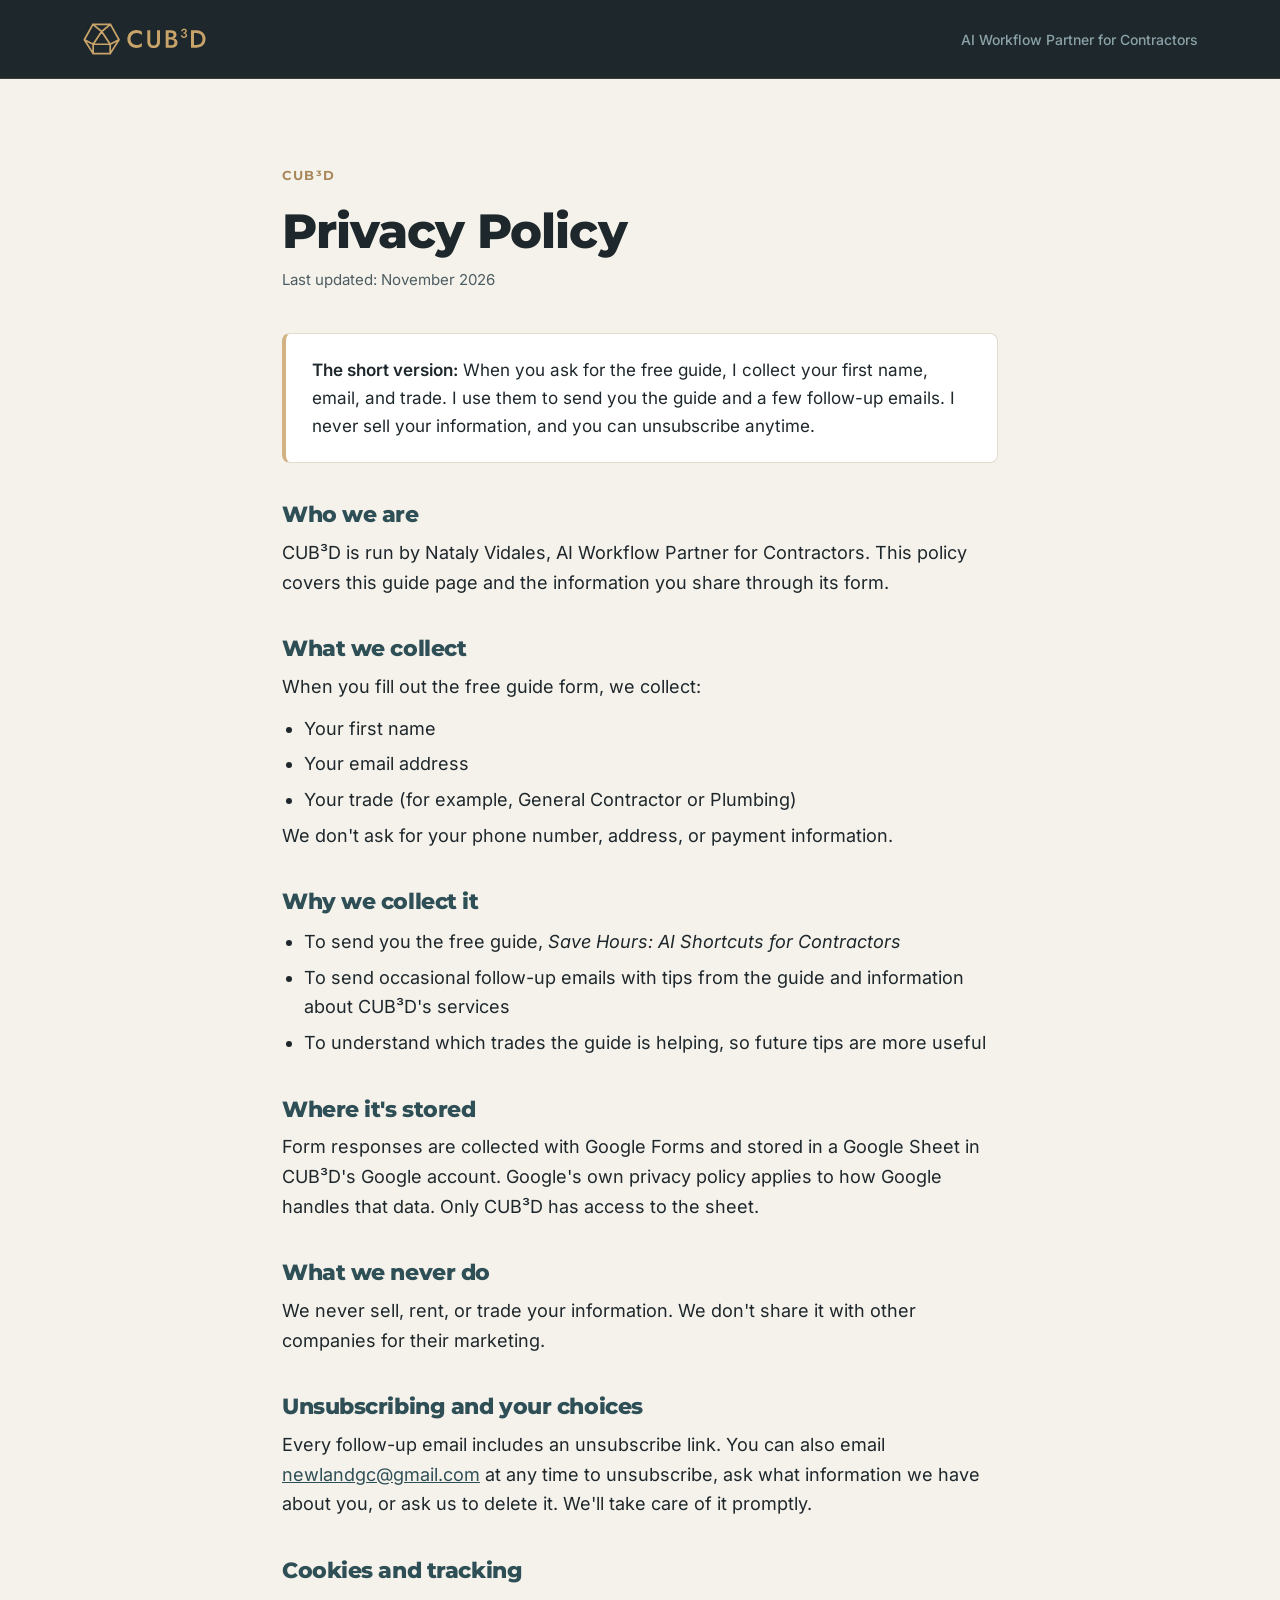
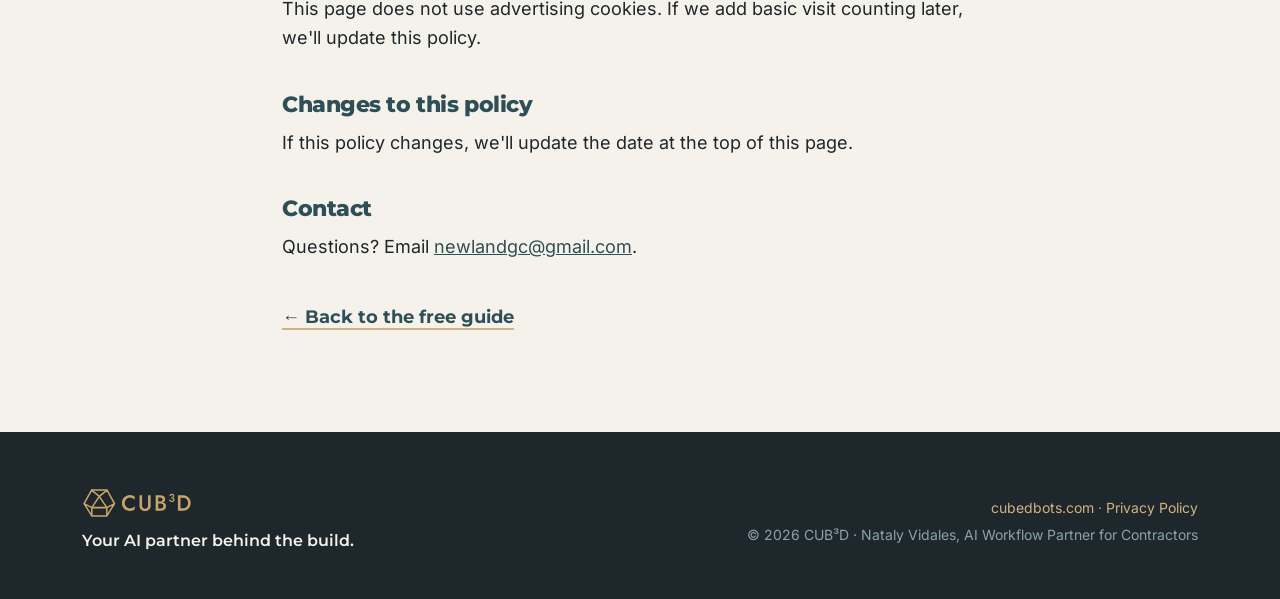
==== privacy.html @ b2f5448a "Add the CUB³D static guide funnel. Publish the approved landing, thank-you, and privacy pages for Gi" ====
<!doctype html>
<html lang="en">
<head>
<meta charset="utf-8">
<meta name="viewport" content="width=device-width,initial-scale=1">
<title>Privacy Policy | CUB³D</title>
<meta name="description" content="How CUB³D collects, uses, and protects your first name, email, and trade when you request the free guide.">
<link rel="canonical" href="https://naty3lo2.github.io/cubed-funnel/privacy.html">
<meta property="og:type" content="website">
<meta property="og:site_name" content="CUB³D">
<meta property="og:locale" content="en_US">
<meta property="og:title" content="Privacy Policy | CUB³D">
<meta property="og:description" content="How CUB³D collects, uses, and protects your first name, email, and trade when you request the free guide.">
<meta property="og:url" content="https://naty3lo2.github.io/cubed-funnel/privacy.html">
<meta property="og:image" content="https://naty3lo2.github.io/cubed-funnel/assets/guide-cover.png">
<meta property="og:image:alt" content="Cover of the free guide: Save Hours, AI Shortcuts for Contractors">
<meta property="og:image:width" content="765">
<meta property="og:image:height" content="990">
<meta name="twitter:card" content="summary_large_image">
<meta name="twitter:title" content="Privacy Policy | CUB³D">
<meta name="twitter:description" content="How CUB³D collects, uses, and protects your first name, email, and trade when you request the free guide.">
<meta name="twitter:image" content="https://naty3lo2.github.io/cubed-funnel/assets/guide-cover.png">
<meta name="theme-color" content="#1E272B">
<link rel="icon" href="assets/favicon.svg" type="image/svg+xml">
<link rel="stylesheet" href="styles.css">
</head>
<body>
<a class="skip" href="#top">Skip to content</a>
<header class="top"><div class="wrap">
  <a class="brand" href="index.html"><img src="assets/cubed-horizontal-gold.svg" alt="CUB³D" width="125" height="34"></a>
  <span class="tag">AI Workflow Partner for Contractors</span>
</div></header>

<main>
<section class="policy" id="top"><div class="wrap narrow">
  <span class="eyebrow">CUB³D</span>
  <h1>Privacy Policy</h1>
  <p class="date">Last updated: November 2026</p>

  <p class="summary"><strong>The short version:</strong> When you ask for the free guide, I collect your first name, email, and trade. I use them to send you the guide and a few follow-up emails. I never sell your information, and you can unsubscribe anytime.</p>

  <h2>Who we are</h2>
  <p>CUB³D is run by Nataly Vidales, AI Workflow Partner for Contractors. This policy covers this guide page and the information you share through its form.</p>

  <h2>What we collect</h2>
  <p>When you fill out the free guide form, we collect:</p>
  <ul><li>Your first name</li><li>Your email address</li><li>Your trade (for example, General Contractor or Plumbing)</li></ul>
  <p>We don't ask for your phone number, address, or payment information.</p>

  <h2>Why we collect it</h2>
  <ul>
    <li>To send you the free guide, <em>Save Hours: AI Shortcuts for Contractors</em></li>
    <li>To send occasional follow-up emails with tips from the guide and information about CUB³D's services</li>
    <li>To understand which trades the guide is helping, so future tips are more useful</li>
  </ul>

  <h2>Where it's stored</h2>
  <p>Form responses are collected with Google Forms and stored in a Google Sheet in CUB³D's Google account. Google's own privacy policy applies to how Google handles that data. Only CUB³D has access to the sheet.</p>

  <h2>What we never do</h2>
  <p>We never sell, rent, or trade your information. We don't share it with other companies for their marketing.</p>

  <h2>Unsubscribing and your choices</h2>
  <p>Every follow-up email includes an unsubscribe link. You can also email <a href="mailto:newlandgc@gmail.com">newlandgc@gmail.com</a> at any time to unsubscribe, ask what information we have about you, or ask us to delete it. We'll take care of it promptly.</p>

  <h2>Cookies and tracking</h2>
  <p>This page does not use advertising cookies. If we add basic visit counting later, we'll update this policy.</p>

  <h2>Changes to this policy</h2>
  <p>If this policy changes, we'll update the date at the top of this page.</p>

  <h2>Contact</h2>
  <p>Questions? Email <a href="mailto:newlandgc@gmail.com">newlandgc@gmail.com</a>.</p>
  <p style="margin-top:40px"><a class="link" href="index.html">← Back to the free guide</a></p>
</div></section>
</main>

<footer><div class="wrap">
  <div><a class="brand" href="index.html"><img src="assets/cubed-horizontal-gold.svg" alt="CUB³D" width="110" height="30"></a>
  <div class="tagline">Your AI partner behind the build.</div></div>
  <div class="meta"><a href="#">cubedbots.com</a> · <a href="privacy.html">Privacy Policy</a><br>© 2026 CUB³D · Nataly Vidales, AI Workflow Partner for Contractors</div>
</div></footer>
</body>
</html>
---- styles.css ----
@font-face{font-family:Montserrat;src:url("fonts/montserrat-latin.woff2") format("woff2");font-weight:600 800;font-style:normal;font-display:swap}
@font-face{font-family:Inter;src:url("fonts/inter-latin.woff2") format("woff2");font-weight:400 600;font-style:normal;font-display:swap}
@font-face{font-family:Inter;src:url("fonts/inter-italic-latin.woff2") format("woff2");font-weight:400;font-style:italic;font-display:swap}
:root{--char:#1E272B;--char2:#253136;--ivory:#F5F2EB;--ivory2:#ECE6DA;--sand:#D2B283;--sand-d:#A8875A;--teal:#2F4F56;--slate:#8BA3A8;--ink:#1E272B;--muted:#4E5D62}
*{box-sizing:border-box;margin:0;padding:0}
html{scroll-behavior:smooth}
body{font-family:Inter,system-ui,sans-serif;color:var(--ink);background:var(--ivory);font-size:18px;line-height:1.65;-webkit-font-smoothing:antialiased}
h1,h2,h3,.mont{font-family:Montserrat,sans-serif;letter-spacing:-.02em;line-height:1.12}
h1{font-weight:800;font-size:clamp(34px,4.6vw,60px)}
h2{font-weight:800;font-size:clamp(28px,3.3vw,44px);margin-bottom:22px}
h3{font-weight:700;font-size:21px;margin-bottom:8px}
p+p{margin-top:16px}
.wrap{max-width:1180px;margin:0 auto;padding:0 32px}
.narrow{max-width:780px}
section{padding:112px 0;position:relative;overflow:hidden}
.dark{background:var(--char);color:var(--ivory)}
.dark p{color:#D9DEDC}
.alt{background:var(--ivory2)}
.eyebrow{display:inline-block;font-family:Montserrat;font-weight:700;font-size:12.5px;letter-spacing:.12em;text-transform:uppercase;color:var(--sand-d);margin-bottom:18px}
.dark .eyebrow{color:var(--sand)}
.dark .eyebrow.pill,.pill{background:var(--sand);color:var(--char);padding:7px 12px;border-radius:4px;letter-spacing:.08em}
.lead{font-size:21px;line-height:1.55}
.gold{color:var(--sand)}
.btn{display:inline-block;font-family:Montserrat;font-weight:700;font-size:17px;letter-spacing:-.005em;background:var(--sand);color:var(--char);text-decoration:none;padding:18px 30px;border-radius:6px;border:0;cursor:pointer;transition:transform .15s,background .15s}
.btn:hover{background:#DDBF92;transform:translateY(-1px)}
.btn:disabled{opacity:.72;cursor:wait;transform:none}
.btn.block{display:block;width:100%;text-align:center}
.btn.ghost{background:transparent;border:2px solid var(--sand);color:var(--sand)}
.link{font-family:Montserrat;font-weight:700;color:var(--teal);text-decoration:none;border-bottom:2px solid var(--sand)}
.dark .link{color:var(--sand);border-color:var(--sand)}
.skip{position:absolute;left:16px;top:0;transform:translateY(-120%);background:var(--sand);color:var(--char);font-family:Montserrat,sans-serif;font-weight:700;font-size:15px;padding:10px 14px;border-radius:0 0 6px 6px;z-index:20;text-decoration:none}
.skip:focus{transform:none}
a:focus-visible,button:focus-visible,input:focus-visible,select:focus-visible{outline:3px solid var(--teal);outline-offset:3px}
.dark a:focus-visible,.dark button:focus-visible,footer a:focus-visible{outline-color:var(--sand)}
.formcard a:focus-visible,.formcard button:focus-visible,.formcard input:focus-visible,.formcard select:focus-visible{outline:3px solid var(--teal);outline-offset:2px}
/* top bar */
.top{background:var(--char);padding:22px 0;border-bottom:1px solid rgba(210,178,131,.16)}
.top .wrap{display:flex;align-items:center;justify-content:space-between}
.brand{display:flex;align-items:center;gap:12px;text-decoration:none}
.brand img{height:34px;width:auto}
footer .brand img{height:30px}
.word{font-family:Montserrat;font-weight:700;font-size:24px;color:var(--sand);letter-spacing:.02em}
.word sup{font-size:.55em;position:relative;top:-.15em;margin-left:1px}
.top .tag{font:500 14px Inter;color:var(--slate)}
/* hero */
.hero{padding:84px 0 104px}
.hero-grid{display:grid;grid-template-columns:1.15fr .85fr;gap:20px 64px;align-items:start;grid-template-areas:"copy form" "guide form"}
.hg-copy{grid-area:copy}
.hg-form{grid-area:form}
.hg-guide{grid-area:guide}
.hero h1 em{font-style:normal;color:var(--sand)}
.hero .sub{font-size:21px;line-height:1.55;margin-top:24px;color:#E6E3DC}
.hero .support{margin-top:14px;font-weight:600;color:var(--slate)}
.guide-row{display:flex;gap:32px;align-items:center;margin-top:28px}
.cover{width:190px;flex:none;border-radius:4px;box-shadow:0 24px 50px rgba(0,0,0,.45),0 0 0 1px rgba(210,178,131,.35);transform:rotate(-3deg)}
.inside{list-style:none;font-size:16px}
.inside li{padding:9px 0;border-bottom:1px solid rgba(139,163,168,.25);color:#E6E3DC}
.inside b{font-family:Montserrat;color:var(--sand);margin-right:10px}
.inside .h{font:700 12.5px Montserrat;letter-spacing:.12em;text-transform:uppercase;color:var(--slate);border:0;padding-bottom:4px}
.formcard{background:var(--ivory);color:var(--ink);border-radius:12px;padding:36px 34px 30px;box-shadow:0 30px 60px rgba(0,0,0,.35);border-top:5px solid var(--sand);scroll-margin-top:24px}
.formcard h3{font-size:24px;margin-bottom:6px}
.formcard .fsub{font-size:15.5px;color:var(--muted);margin-bottom:22px}
label{display:block;font:600 14px Inter;margin:14px 0 6px;color:var(--ink)}
input,select{width:100%;font:16px Inter;padding:14px 14px;border:1.5px solid #C9C3B7;border-radius:6px;background:#fff;color:var(--ink)}
select{appearance:none;background-image:linear-gradient(45deg,transparent 50%,var(--teal) 50%),linear-gradient(135deg,var(--teal) 50%,transparent 50%);background-position:calc(100% - 20px) 50%,calc(100% - 14px) 50%;background-size:6px 6px;background-repeat:no-repeat}
.formcard .btn{margin-top:22px}
.formcard p.fsub{color:var(--muted)}
.dark .formcard .privacy,.privacy{font-size:13px;line-height:1.5;color:var(--muted);margin-top:14px;text-align:center}
.privacy a{color:var(--teal)}
.form-summary,.field-error{color:#9A3412;font-size:13.5px;font-weight:600;line-height:1.4}
.formcard .form-summary{margin:0 0 8px}
.field-error{margin-top:6px}
input[aria-invalid="true"],select[aria-invalid="true"]{border-color:#9A3412}
.form-target{position:absolute;width:1px;height:1px;padding:0;margin:-1px;overflow:hidden;clip:rect(0,0,0,0);clip-path:inset(50%);white-space:nowrap;border:0}
.geo{position:absolute;opacity:.10;pointer-events:none}
/* section 2 */
.two{display:grid;grid-template-columns:1fr 1fr;gap:64px;align-items:center}
.steps{list-style:none;counter-reset:s;margin-top:28px}
.steps li{counter-increment:s;position:relative;padding:0 0 22px 56px}
.steps li:before{content:counter(s);position:absolute;left:0;top:-2px;width:36px;height:36px;border-radius:50%;border:2px solid var(--sand);font:800 15px/32px Montserrat;text-align:center;color:var(--teal)}
.ba{display:grid;grid-template-columns:minmax(0,1fr) minmax(0,1fr);gap:14px}
.ba figure{margin:0}
.ba img{display:block;width:100%;aspect-ratio:4/3;object-fit:cover;border-radius:8px;box-shadow:0 10px 24px rgba(30,39,43,.15)}
.ba figcaption{font:700 12px Montserrat;letter-spacing:.1em;text-transform:uppercase;color:var(--teal);margin-top:10px}
.sample-tag{display:inline-block;font:700 11.5px Montserrat;letter-spacing:.12em;text-transform:uppercase;background:var(--teal);color:var(--ivory);padding:6px 10px;border-radius:4px;margin-bottom:12px}
.credit{font-size:12.5px;color:var(--muted);margin-top:10px}
.ba-cap{display:flex;justify-content:space-between;font:700 12.5px Montserrat;letter-spacing:.12em;text-transform:uppercase;color:var(--teal);margin-top:10px}
.subhead{font-family:Montserrat;font-weight:700;font-size:24px;letter-spacing:-.015em;color:var(--teal);margin-bottom:18px}
.disclaimer{font-size:13.5px;color:var(--muted);margin-top:16px;padding-left:12px;border-left:3px solid var(--sand)}
/* section 3 */
.cards5{display:grid;grid-template-columns:repeat(3,1fr);gap:22px;margin-top:48px}
.sc{background:#fff;border-radius:12px;padding:30px 28px;border:1px solid #E2DCCF;position:relative}
.sc .num{position:absolute;top:24px;right:26px;font:800 15px Montserrat;color:var(--sand-d)}
.sc .ic{width:52px;height:52px;border-radius:10px;background:var(--char);display:flex;align-items:center;justify-content:center;margin-bottom:20px}
.sc .ic svg{width:28px;height:28px;stroke:var(--sand);fill:none;stroke-width:1.7;stroke-linecap:round;stroke-linejoin:round}
.sc p{font-size:16.5px;color:var(--muted)}
.sc.cta{background:var(--char);color:var(--ivory);display:flex;flex-direction:column;justify-content:center;border:0}
.sc.cta p{color:#D9DEDC;margin-bottom:20px}
.center{text-align:center}
/* founder */
.founder{display:grid;grid-template-columns:.8fr 1.2fr;gap:72px;align-items:start}
.founder .ph{aspect-ratio:4/5;position:sticky;top:0}
.story p{font-size:18.5px}
.story .pull{font-family:Montserrat;font-weight:700;font-size:23px;letter-spacing:-.015em;color:var(--teal);line-height:1.35}
.sig{margin-top:30px;padding-top:22px;border-top:1px solid #D8D0C0}
.sig .n{font-family:Montserrat;font-weight:800;font-size:26px;letter-spacing:-.02em}
.sig div{font-size:15px;color:var(--muted);line-height:1.5}
/* bridge */
.paths{display:grid;grid-template-columns:1fr 1fr;gap:24px;margin-top:48px}
.path{background:var(--char2);border:1px solid rgba(210,178,131,.28);border-radius:12px;padding:38px 36px}
.path .k{font:700 12.5px Montserrat;letter-spacing:.12em;text-transform:uppercase;color:var(--slate);margin-bottom:10px}
.path h3{font-size:28px;color:var(--sand);margin-bottom:14px}
.path .q{font-weight:600;color:var(--ivory)!important}
.statement{margin:56px auto 0;max-width:760px;text-align:center;font-family:Montserrat;font-weight:700;font-size:26px;letter-spacing:-.015em;line-height:1.35;color:var(--ivory)}
.statement:before{content:"";display:block;width:56px;height:3px;background:var(--sand);margin:0 auto 26px}
.bridge-cta{text-align:center;margin-top:34px;font-size:16px;color:var(--slate)}
/* invite */
.invite{background:var(--ivory)}
.booking{margin-top:34px;display:inline-flex;flex-direction:column;align-items:center;gap:6px;border:2px dashed var(--teal);border-radius:8px;padding:18px 34px;color:var(--teal);font:700 17px Montserrat;background:rgba(47,79,86,.05);text-decoration:none}
.booking:hover{background:rgba(47,79,86,.1)}
.or{margin-top:22px;font-size:16px;color:var(--muted)}
/* footer */
footer{background:var(--char);color:var(--slate);padding:56px 0 44px}
footer .wrap{display:flex;justify-content:space-between;align-items:center;gap:24px;flex-wrap:wrap}
footer .tagline{font-family:Montserrat;font-weight:600;color:var(--ivory);font-size:16px;margin-top:10px}
footer .meta{font-size:14px;text-align:right;line-height:1.9}
footer a{color:var(--sand);text-decoration:none}
footer .brand:focus-visible{outline-color:var(--sand)}
/* thank you */
.ty{min-height:auto;padding:96px 0 110px}
.ty-grid{display:grid;grid-template-columns:1.1fr .9fr;gap:72px;align-items:center}
.check{width:64px;height:64px;border-radius:50%;border:2px solid var(--sand);display:flex;align-items:center;justify-content:center;margin-bottom:26px}
.check svg{width:30px;stroke:var(--sand);stroke-width:2.5;fill:none}
.ty .cover{width:300px;margin:0 auto;display:block}
.ty-help{display:grid;grid-template-columns:1.3fr 1fr;gap:56px;align-items:center}
.ty-help .box{background:#fff;border:1px solid #E2DCCF;border-radius:12px;padding:34px}
/* responsive */
@media (max-width:900px){
 body{font-size:17px}
 section{padding:72px 0}
 .wrap{padding:0 22px}
 .hero{padding:44px 0 64px}
 .hero-grid,.two,.founder,.paths,.ty-grid,.ty-help{grid-template-columns:minmax(0,1fr);gap:40px}
 .hero-grid{grid-template-areas:"copy" "form" "guide"}
 .two>*,.hero-grid>*{min-width:0}
 .cards5{grid-template-columns:1fr;gap:16px}
 .guide-row{flex-direction:column;align-items:flex-start;margin-top:8px}
 .cover{width:170px}
 .hero .sub,.lead{font-size:19px}
 .formcard{padding:28px 22px 24px}
 .founder .ph{aspect-ratio:1/1;max-width:340px;position:static}
 .statement{font-size:22px}
 .top .tag{display:none}
 footer .meta{text-align:left}
 .path{padding:30px 26px}
 .order-m1{order:-1}
 .booking{padding:16px 20px}
 .ba figcaption{font-size:10.5px;letter-spacing:.06em}
}
@media (max-width:900px){
 .top{padding:14px 0}.top .brand img{height:28px}
 .hero{padding:18px 0 56px}
 .hero .eyebrow.pill{font-size:11px;padding:5px 9px;margin-bottom:12px}
 .hero h1{font-size:29px;line-height:1.1}
 .hero .sub{font-size:16.5px;line-height:1.5;margin-top:12px}
 .hero .support{font-size:15px;margin-top:8px;line-height:1.45}
 .hero-grid{gap:22px}
 .formcard{padding:22px 20px 20px}
 .formcard h3{font-size:21px}.formcard .fsub{margin-bottom:10px;font-size:14.5px}
 label{margin:10px 0 5px}input,select{padding:12px}
 .formcard .btn{margin-top:16px}
 .slot.portrait{aspect-ratio:1/1;max-width:340px;position:static}
 .slot small{font-size:11px}.slot b{font-size:13px}
}
@media (max-width:900px){
 .hero h1{font-size:27px}
 .hero .sub{font-size:15.5px;margin-top:10px}
 .hero .support{font-size:14px;margin-top:6px}
 .hero-grid{gap:18px}
 .formcard{padding:18px 18px 18px}
 .formcard h3{font-size:19px;margin-bottom:2px}.formcard .fsub{font-size:13.5px;margin-bottom:4px}
 label{margin:8px 0 4px;font-size:13px}input,select{padding:10px 12px;font-size:16px}
 .formcard .btn{margin-top:14px;padding:15px 20px}
}
img.photo{display:block;width:100%;aspect-ratio:4/5;object-fit:cover;border-radius:14px;border:1px solid rgba(210,178,131,.35)}
img.photo.portrait-img{aspect-ratio:3/4;object-position:50% 35%;position:sticky;top:20px}
@media (max-width:900px){img.photo.portrait-img{position:static;max-width:340px;aspect-ratio:4/5}}
@media (prefers-reduced-motion:reduce){
 html{scroll-behavior:auto}
 .btn{transition:none}
}
/* privacy — after the mobile section padding so this page keeps its own spacing */
.policy{padding:80px 0 100px}
.policy h1{font-size:clamp(32px,4vw,48px);margin-bottom:10px}
.policy .date{color:var(--muted);font-size:15px;margin-bottom:40px}
.policy h2{font-size:22px;margin:40px 0 10px;color:var(--teal)}
.policy ul{margin:12px 0 0 22px}
.policy li{margin:6px 0}
.policy .summary{background:#fff;border:1px solid #E2DCCF;border-left:4px solid var(--sand);border-radius:8px;padding:22px 26px;font-size:17px}
.policy a{color:var(--teal)}
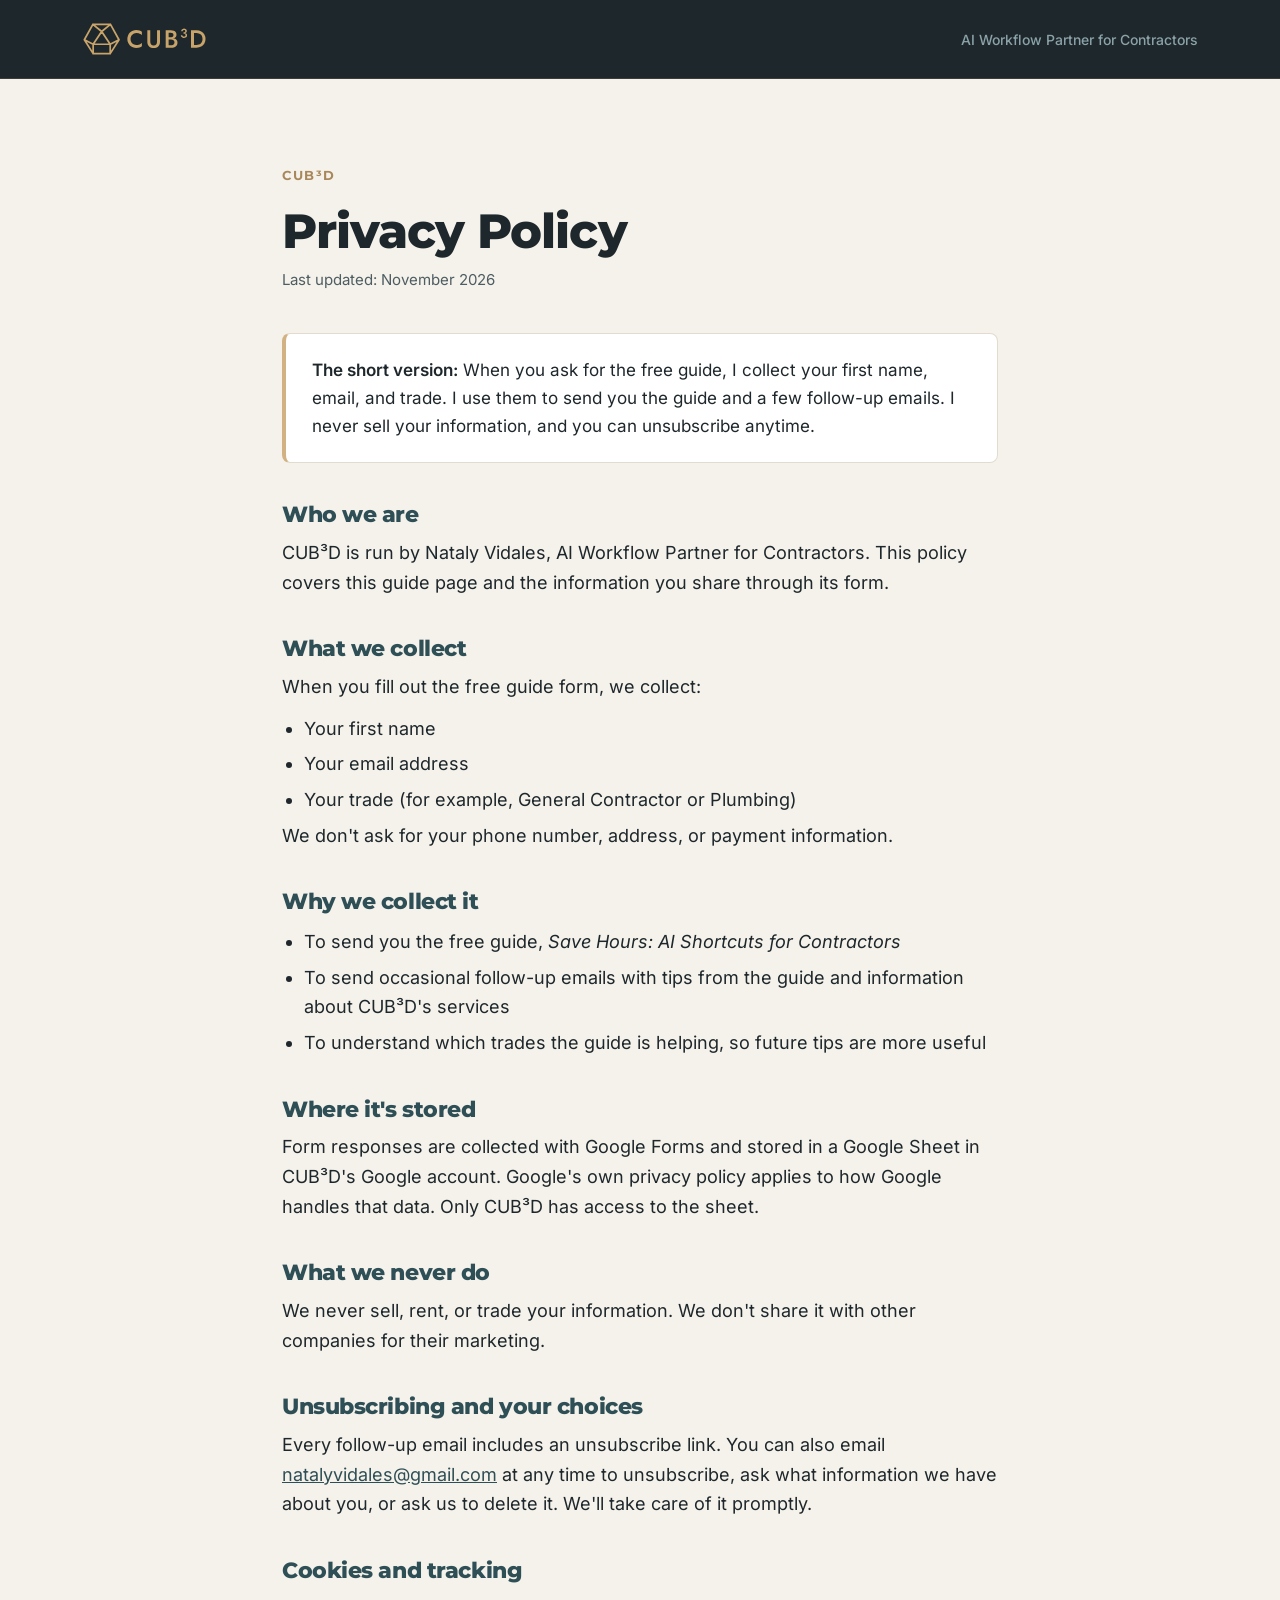
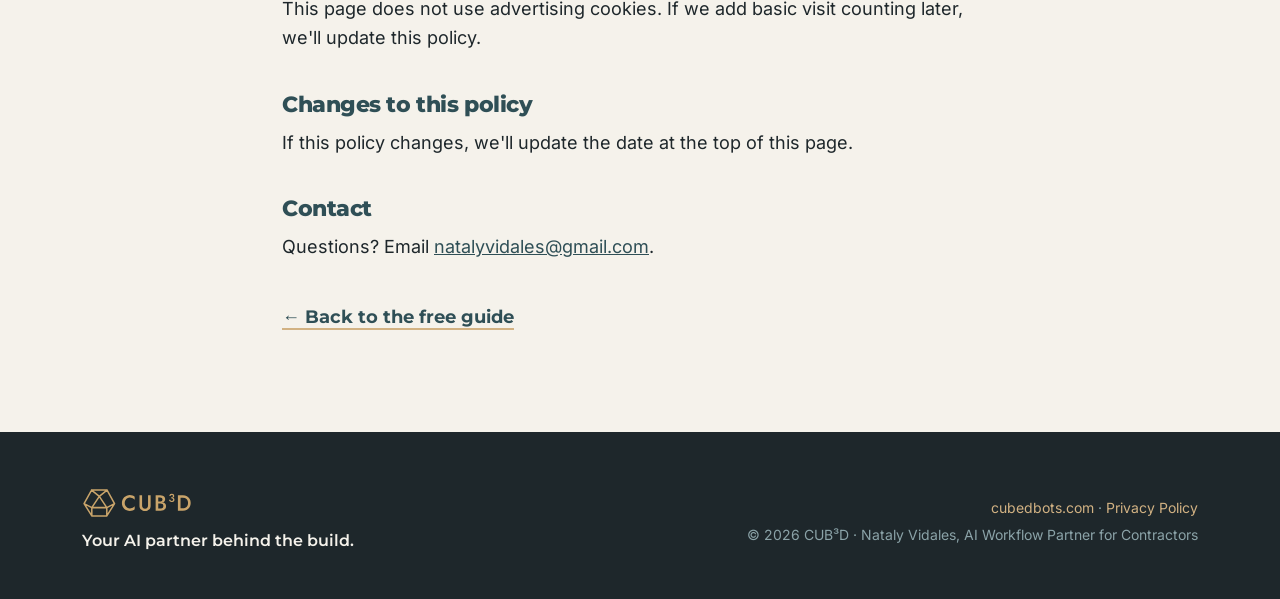
==== commit 6ad13ce1: "Use Nataly's email for contact and booking fallback. Replace newlandgc@gmail.com with natalyvidales@" ====
--- a/privacy.html
+++ b/privacy.html
@@ -61,7 +61,7 @@
   <p>We never sell, rent, or trade your information. We don't share it with other companies for their marketing.</p>
 
   <h2>Unsubscribing and your choices</h2>
-  <p>Every follow-up email includes an unsubscribe link. You can also email <a href="mailto:newlandgc@gmail.com">newlandgc@gmail.com</a> at any time to unsubscribe, ask what information we have about you, or ask us to delete it. We'll take care of it promptly.</p>
+  <p>Every follow-up email includes an unsubscribe link. You can also email <a href="mailto:natalyvidales@gmail.com">natalyvidales@gmail.com</a> at any time to unsubscribe, ask what information we have about you, or ask us to delete it. We'll take care of it promptly.</p>
 
   <h2>Cookies and tracking</h2>
   <p>This page does not use advertising cookies. If we add basic visit counting later, we'll update this policy.</p>
@@ -70,7 +70,7 @@
   <p>If this policy changes, we'll update the date at the top of this page.</p>
 
   <h2>Contact</h2>
-  <p>Questions? Email <a href="mailto:newlandgc@gmail.com">newlandgc@gmail.com</a>.</p>
+  <p>Questions? Email <a href="mailto:natalyvidales@gmail.com">natalyvidales@gmail.com</a>.</p>
   <p style="margin-top:40px"><a class="link" href="index.html">← Back to the free guide</a></p>
 </div></section>
 </main>
